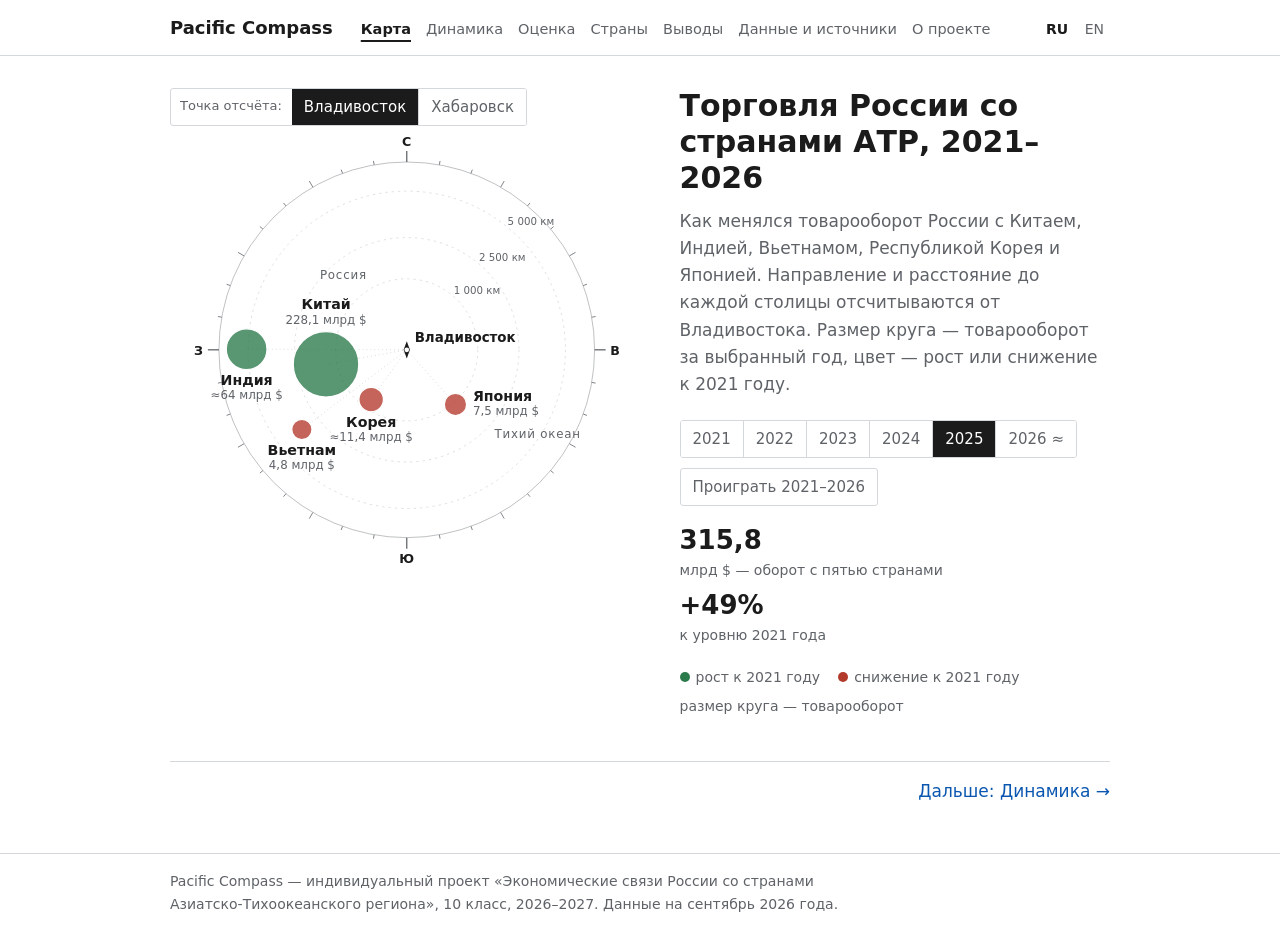
==== index.html @ fe26cff2 "Add files via upload" ====
<!DOCTYPE html>
<html lang="ru">
<head>
<meta charset="utf-8">
<meta name="viewport" content="width=device-width, initial-scale=1">
<title>Карта — Pacific Compass</title>
<meta name="description" content="Как менялась торговля России с Китаем, Индией, Вьетнамом, Кореей и Японией в 2021–2026 годах: карта, график, оценка партнёров и источники данных.">
<meta property="og:type" content="website">
<meta property="og:title" content="Pacific Compass — торговля России со странами АТР">
<meta property="og:description" content="Как менялась торговля России с Китаем, Индией, Вьетнамом, Кореей и Японией в 2021–2026 годах: карта, график, оценка партнёров и источники данных.">
<link rel="icon" href="data:image/svg+xml,%3Csvg xmlns='http://www.w3.org/2000/svg' viewBox='0 0 32 32'%3E%3Ccircle cx='16' cy='16' r='14' fill='none' stroke='%231b1b1b' stroke-width='2'/%3E%3Cpath d='M16 5l3 11-3 11-3-11z' fill='%231b1b1b'/%3E%3C/svg%3E">
<link rel="stylesheet" href="style.css">
</head>
<body data-page="index">
<header class="site">
  <div class="wrap">
    <a class="brand" href="index.html">Pacific Compass</a>
    <nav class="nav" aria-label="Разделы">
      <a href="index.html" data-p="index" data-i="navMap"></a>
      <a href="dynamics.html" data-p="dynamics" data-i="navDyn"></a>
      <a href="score.html" data-p="score" data-i="navScore"></a>
      <a href="countries.html" data-p="countries" data-i="navCountries"></a>
      <a href="findings.html" data-p="findings" data-i="navFind"></a>
      <a href="data.html" data-p="data" data-i="navMethod"></a>
      <a href="about.html" data-p="about" data-i="navAbout"></a>
    </nav>
    <div class="lang" role="group" aria-label="Language"><button type="button" data-lang="ru" aria-pressed="true">RU</button> <button type="button" data-lang="en" aria-pressed="false">EN</button></div>
  </div>
</header>
<main class="wrap">
<div class="hero">
  <div class="map">
    <div class="seg" id="portSeg" role="group"></div>
    <svg id="compass" viewBox="0 0 600 560" role="img"></svg>
  </div>
  <div class="side">
    <h1 data-i="heroTitle"></h1>
    <p class="lede" id="heroLede" data-i="heroLede"></p>
    <div class="years">
      <div class="seg" id="yearSeg" role="group"></div>
      <button type="button" class="play" id="playBtn"></button>
    </div>
    <div class="readout">
      <div><b id="roTotal"></b><span data-i="roTotal"></span></div>
      <div><b id="roGrow"></b><span data-i="roGrow"></span></div>
    </div>
    <div class="legend">
      <span><i style="background:var(--up)"></i><span data-i="legUp"></span></span>
      <span><i style="background:var(--down)"></i><span data-i="legDown"></span></span>
      <span data-i="legSize"></span>
    </div>
  </div>
</div>
</main>
<footer class="site"><div class="wrap"><p data-i="footer"></p></div></footer>
<script src="app.js"></script>
</body>
</html>
---- style.css ----
:root{
  --bg:#fff; --ink:#1b1b1b; --ink-2:#5f6368; --rule:#d5d8db; --rule-2:#ebedef; --surface:#fff;
  --accent:#0b57b0; --up:#2b7a4b; --down:#b3392b; --neutral:#8a8f94;
  --c-dyn:#2b7a4b; --c-scale:#1f5f8b; --c-sanc:#9c2f6b; --c-pay:#b7791f; --c-log:#6b7785; --c-agr:#6b4fa0;
  --l-cn:#1f5f8b; --l-in:#b7791f; --l-vn:#1a8c8c; --l-kr:#9c2f6b; --l-jp:#6b7785;
  --sans:system-ui,-apple-system,"Segoe UI",Roboto,"Helvetica Neue",Arial,sans-serif;
}
*,*::before,*::after{box-sizing:border-box}
html{-webkit-text-size-adjust:100%}
body{margin:0;background:#fff;color:var(--ink);font:17px/1.6 var(--sans);font-variant-numeric:tabular-nums}
a{color:var(--accent)}
button,input{font:inherit;color:inherit}
:focus-visible{outline:2px solid var(--accent);outline-offset:2px}
.wrap{max-width:980px;margin:0 auto;padding:0 20px}

header.site{border-bottom:1px solid var(--rule)}
header.site .wrap{display:flex;align-items:baseline;flex-wrap:wrap;gap:6px 28px;padding-top:14px;padding-bottom:12px}
.brand{font-weight:700;font-size:18px;color:var(--ink);text-decoration:none}
.nav{display:flex;flex-wrap:wrap;gap:4px 15px;flex:1}
.nav a{color:var(--ink-2);text-decoration:none;font-size:14.5px}
.nav a:hover{color:var(--ink);text-decoration:underline}
.nav a[aria-current="page"]{color:var(--ink);font-weight:600;text-decoration:underline;text-decoration-thickness:2px;text-underline-offset:6px}
.lang{margin-left:auto;font-size:14px;white-space:nowrap}
.lang button{background:none;border:0;padding:2px 6px;cursor:pointer;color:var(--ink-2)}
.lang button[aria-pressed="true"]{color:var(--ink);font-weight:700}

main.wrap{padding-top:32px;padding-bottom:12px;min-height:62vh}
h1{font-size:30px;line-height:1.2;margin:0 0 12px;font-weight:700}
h2{font-size:21px;line-height:1.3;margin:36px 0 8px;font-weight:700}
h3{font-size:17px;margin:22px 0 4px;font-weight:700}
p{margin:0 0 12px;max-width:70ch}
.lede{color:var(--ink-2);max-width:66ch}
.small{font-size:14px;color:var(--ink-2)}
ul,ol{max-width:70ch}

.seg{display:inline-flex;border:1px solid var(--rule);border-radius:3px;overflow:hidden;background:#fff;max-width:100%}
.seg button{background:#fff;border:0;padding:6px 12px;cursor:pointer;font-size:15px;color:var(--ink-2)}
.seg button+button{border-left:1px solid var(--rule)}
.seg button[aria-pressed="true"]{background:var(--ink);color:#fff}
.seg>span{align-self:center;padding:0 10px;font-size:13px;color:var(--ink-2)}
.play{background:#fff;border:1px solid var(--rule);border-radius:3px;padding:6px 12px;cursor:pointer;font-size:15px;color:var(--ink-2)}
.play:hover{border-color:var(--ink-2);color:var(--ink)}

/* map page */
.hero{display:grid;grid-template-columns:minmax(0,1.1fr) minmax(0,1fr);gap:36px;align-items:start}
.map .seg{margin-bottom:6px}
#compass{width:100%;height:auto;display:block}
.node{transition:r .5s ease, fill .5s ease}
.years{display:flex;flex-wrap:wrap;gap:10px;margin:22px 0 4px}
.readout{display:flex;flex-wrap:wrap;gap:8px 32px;margin-top:20px}
.readout b{display:block;font-size:26px;font-weight:700;line-height:1.15}
.readout span{font-size:14px;color:var(--ink-2)}
.legend{margin-top:18px;display:flex;flex-wrap:wrap;gap:6px 18px;font-size:14px;color:var(--ink-2)}
.legend i{display:inline-block;width:10px;height:10px;border-radius:50%;margin-right:6px}

/* chart */
.chart{margin-top:18px;overflow-x:auto;border-top:1px solid var(--rule);border-bottom:1px solid var(--rule);padding:10px 0}
#dyn{display:block;width:100%;min-width:560px;height:auto}
.dyn-line{transition:opacity .2s}

/* scoring */
.presets{display:flex;flex-wrap:wrap;gap:8px;margin:18px 0 6px}
.chip{background:#fff;border:1px solid var(--rule);border-radius:3px;padding:6px 12px;cursor:pointer;font-size:15px;color:var(--ink-2)}
.chip[aria-pressed="true"]{background:var(--ink);border-color:var(--ink);color:#fff}
.chip:disabled{opacity:.5;cursor:default}
.score-grid{display:grid;grid-template-columns:minmax(0,1fr) minmax(0,1.2fr);gap:36px;margin-top:20px}
.sliders{display:grid;gap:14px}
.sl label{display:flex;justify-content:space-between;gap:10px;font-weight:600}
.sl output{min-width:2ch;text-align:right}
.swatch{display:inline-block;width:10px;height:10px;margin-right:8px}
.sl p{margin:2px 0 0;font-size:13.5px;color:var(--ink-2)}
.sl input[type=range]{width:100%;margin:6px 0 0;accent-color:var(--ink)}
.results{list-style:none;margin:0;padding:0;display:grid;gap:14px}
.results li{display:grid;grid-template-columns:26px minmax(0,1fr) 46px;align-items:center;gap:4px 10px}
.results .rk{color:var(--ink-2)}
.results .nm{font-weight:600}
.results .sc{font-weight:700;font-size:20px;text-align:right}
.results .bar-track{grid-column:2 / 4;height:10px;background:var(--rule-2);display:flex;overflow:hidden}
.results .bar-track span{height:100%;transition:width .35s ease}
.why{margin-top:18px;padding-top:12px;border-top:1px solid var(--rule);font-size:15.5px}
.why p{margin:0 0 8px}
details{margin-top:26px}
summary{cursor:pointer;color:var(--accent)}

/* tables */
.tbl-wrap{overflow-x:auto;margin:10px 0 6px}
table{border-collapse:collapse;width:100%;font-size:15px;min-width:520px}
th,td{text-align:left;padding:7px 12px 7px 0;border-bottom:1px solid var(--rule-2);vertical-align:top}
th{font-weight:600;color:var(--ink-2);font-size:14px;border-bottom:1px solid var(--rule)}
th.num,td.num{text-align:right;white-space:nowrap}
table.src{min-width:760px}
table.src td a{display:block;margin-bottom:3px}
table.src td small{display:block;color:var(--ink-2);font-size:13px;margin-top:2px}

/* countries */
.tabs{display:flex;flex-wrap:wrap;gap:2px;margin-top:20px;border-bottom:1px solid var(--rule)}
.tabs button{background:none;border:0;border-bottom:2px solid transparent;padding:9px 14px;margin-bottom:-1px;cursor:pointer;color:var(--ink-2);font-size:16px}
.tabs button[aria-selected="true"]{color:var(--ink);font-weight:600;border-bottom-color:var(--ink)}
.panel{display:grid;grid-template-columns:minmax(0,1fr) minmax(0,1.7fr);gap:32px;padding-top:22px}
.facts{display:grid;gap:16px;align-content:start}
.fact b{display:block;font-size:26px;line-height:1.15}
.fact span{font-size:14px;color:var(--ink-2)}
.status{font-weight:600;font-size:15px}
.status.no{color:var(--up)}
.status.yes{color:var(--down)}
.panel h3{margin-top:0}
.panel ul{margin:0;padding-left:20px}
.panel li{margin-bottom:9px}

/* text pages */
.verdict{font-weight:700;margin-top:18px}
.formula{display:inline-block;font-size:19px;padding:8px 14px;border:1px solid var(--rule);margin:2px 0 12px}
.about-list{margin:8px 0 0;padding-left:20px}
.about-list li{margin-bottom:7px}

.pager{display:flex;justify-content:space-between;gap:12px;flex-wrap:wrap;margin:44px 0 0;padding-top:16px;border-top:1px solid var(--rule)}
.pager a{text-decoration:none}
.pager a:hover{text-decoration:underline}
footer.site{border-top:1px solid var(--rule);margin-top:36px;color:var(--ink-2);font-size:14px}
footer.site .wrap{padding-top:16px;padding-bottom:36px}
footer.site p{max-width:80ch;margin:0}

@media (max-width:820px){
  .hero,.score-grid,.panel{grid-template-columns:1fr}
  .hero{gap:14px}
  h1{font-size:26px}
  body{font-size:16px}
  .nav{order:3;flex-basis:100%}
  .years .seg{overflow-x:auto}
  .years .seg button{padding:6px 10px;font-size:14px}
}
@media (prefers-reduced-motion:reduce){*{transition:none!important}}
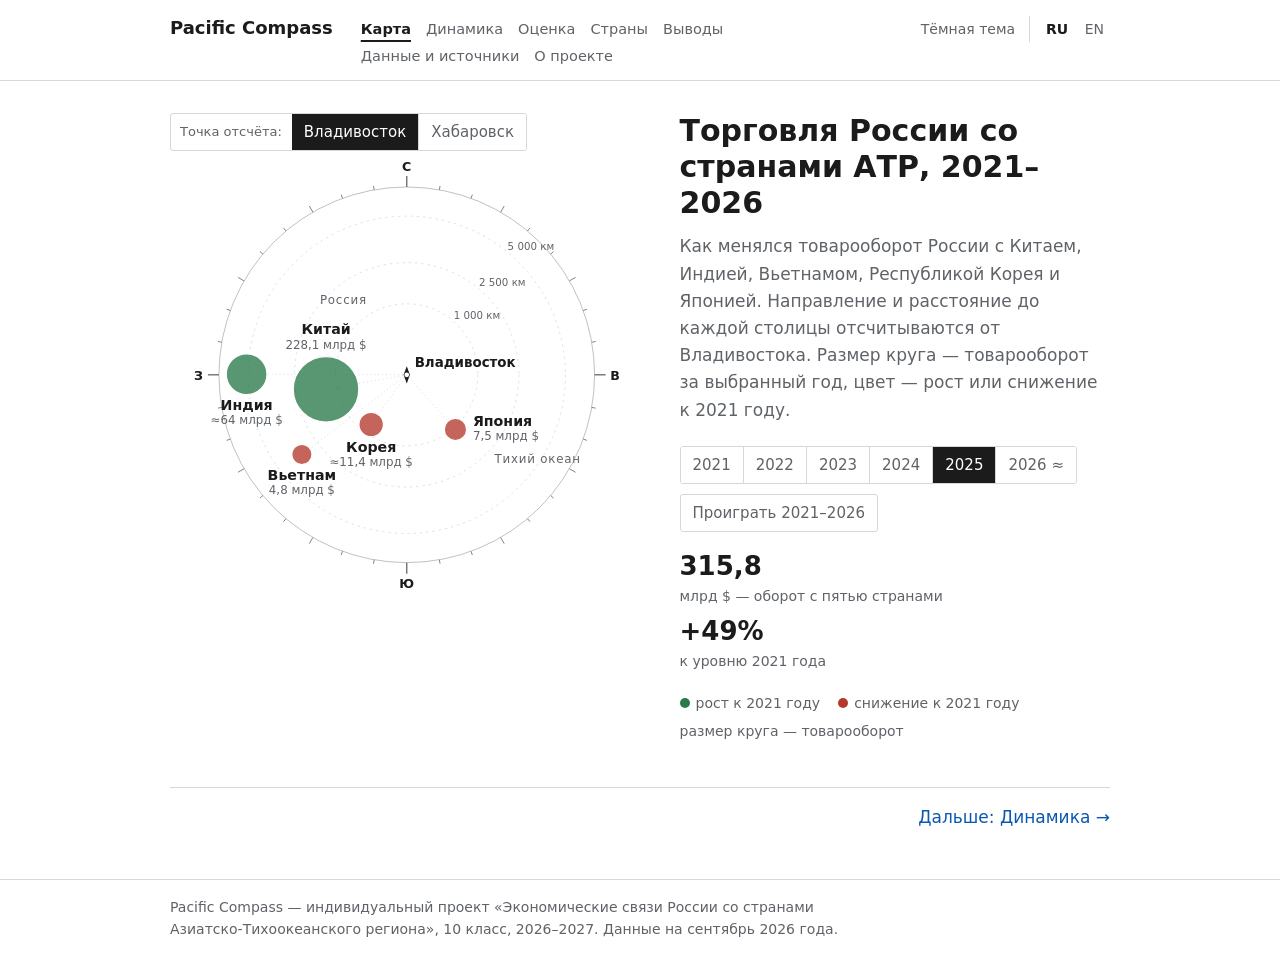
==== commit a555feea: "Add files via upload" ====
--- a/index.html
+++ b/index.html
@@ -10,6 +10,7 @@
 <meta property="og:description" content="Как менялась торговля России с Китаем, Индией, Вьетнамом, Кореей и Японией в 2021–2026 годах: карта, график, оценка партнёров и источники данных.">
 <link rel="icon" href="data:image/svg+xml,%3Csvg xmlns='http://www.w3.org/2000/svg' viewBox='0 0 32 32'%3E%3Ccircle cx='16' cy='16' r='14' fill='none' stroke='%231b1b1b' stroke-width='2'/%3E%3Cpath d='M16 5l3 11-3 11-3-11z' fill='%231b1b1b'/%3E%3C/svg%3E">
 <link rel="stylesheet" href="style.css">
+<script>try{if(localStorage.getItem("pc-theme")==="dark")document.documentElement.setAttribute("data-theme","dark")}catch(e){}</script>
 </head>
 <body data-page="index">
 <header class="site">
@@ -24,7 +25,7 @@
       <a href="data.html" data-p="data" data-i="navMethod"></a>
       <a href="about.html" data-p="about" data-i="navAbout"></a>
     </nav>
-    <div class="lang" role="group" aria-label="Language"><button type="button" data-lang="ru" aria-pressed="true">RU</button> <button type="button" data-lang="en" aria-pressed="false">EN</button></div>
+    <div class="lang" role="group" aria-label="Language"><button type="button" class="theme" id="themeBtn"></button><button type="button" data-lang="ru" aria-pressed="true">RU</button> <button type="button" data-lang="en" aria-pressed="false">EN</button></div>
   </div>
 </header>
 <main class="wrap">
--- a/style.css
+++ b/style.css
@@ -3,11 +3,19 @@
   --accent:#0b57b0; --up:#2b7a4b; --down:#b3392b; --neutral:#8a8f94;
   --c-dyn:#2b7a4b; --c-scale:#1f5f8b; --c-sanc:#9c2f6b; --c-pay:#b7791f; --c-log:#6b7785; --c-agr:#6b4fa0;
   --l-cn:#1f5f8b; --l-in:#b7791f; --l-vn:#1a8c8c; --l-kr:#9c2f6b; --l-jp:#6b7785;
+  color-scheme:light;
   --sans:system-ui,-apple-system,"Segoe UI",Roboto,"Helvetica Neue",Arial,sans-serif;
+}
+:root[data-theme="dark"]{
+  color-scheme:dark;
+  --bg:#141619; --ink:#e8eaed; --ink-2:#9aa0a6; --rule:#3c4043; --rule-2:#282b2f; --surface:#141619;
+  --accent:#8ab4f8; --up:#5bbf8a; --down:#f28b82; --neutral:#7f868c;
+  --c-dyn:#5bbf8a; --c-scale:#7fb3e6; --c-sanc:#d98bb8; --c-pay:#e0b25a; --c-log:#a3adb8; --c-agr:#b39ddb;
+  --l-cn:#7fb3e6; --l-in:#e0b25a; --l-vn:#4dc4c4; --l-kr:#d98bb8; --l-jp:#a3adb8;
 }
 *,*::before,*::after{box-sizing:border-box}
 html{-webkit-text-size-adjust:100%}
-body{margin:0;background:#fff;color:var(--ink);font:17px/1.6 var(--sans);font-variant-numeric:tabular-nums}
+body{margin:0;background:var(--bg);color:var(--ink);font:17px/1.6 var(--sans);font-variant-numeric:tabular-nums}
 a{color:var(--accent)}
 button,input{font:inherit;color:inherit}
 :focus-visible{outline:2px solid var(--accent);outline-offset:2px}
@@ -33,12 +41,12 @@
 .small{font-size:14px;color:var(--ink-2)}
 ul,ol{max-width:70ch}
 
-.seg{display:inline-flex;border:1px solid var(--rule);border-radius:3px;overflow:hidden;background:#fff;max-width:100%}
-.seg button{background:#fff;border:0;padding:6px 12px;cursor:pointer;font-size:15px;color:var(--ink-2)}
+.seg{display:inline-flex;border:1px solid var(--rule);border-radius:3px;overflow:hidden;background:var(--bg);max-width:100%}
+.seg button{background:var(--bg);border:0;padding:6px 12px;cursor:pointer;font-size:15px;color:var(--ink-2)}
 .seg button+button{border-left:1px solid var(--rule)}
-.seg button[aria-pressed="true"]{background:var(--ink);color:#fff}
+.seg button[aria-pressed="true"]{background:var(--ink);color:var(--bg)}
 .seg>span{align-self:center;padding:0 10px;font-size:13px;color:var(--ink-2)}
-.play{background:#fff;border:1px solid var(--rule);border-radius:3px;padding:6px 12px;cursor:pointer;font-size:15px;color:var(--ink-2)}
+.play{background:var(--bg);border:1px solid var(--rule);border-radius:3px;padding:6px 12px;cursor:pointer;font-size:15px;color:var(--ink-2)}
 .play:hover{border-color:var(--ink-2);color:var(--ink)}
 
 /* map page */
@@ -60,8 +68,8 @@
 
 /* scoring */
 .presets{display:flex;flex-wrap:wrap;gap:8px;margin:18px 0 6px}
-.chip{background:#fff;border:1px solid var(--rule);border-radius:3px;padding:6px 12px;cursor:pointer;font-size:15px;color:var(--ink-2)}
-.chip[aria-pressed="true"]{background:var(--ink);border-color:var(--ink);color:#fff}
+.chip{background:var(--bg);border:1px solid var(--rule);border-radius:3px;padding:6px 12px;cursor:pointer;font-size:15px;color:var(--ink-2)}
+.chip[aria-pressed="true"]{background:var(--ink);border-color:var(--ink);color:var(--bg)}
 .chip:disabled{opacity:.5;cursor:default}
 .score-grid{display:grid;grid-template-columns:minmax(0,1fr) minmax(0,1.2fr);gap:36px;margin-top:20px}
 .sliders{display:grid;gap:14px}
@@ -130,3 +138,6 @@
   .years .seg button{padding:6px 10px;font-size:14px}
 }
 @media (prefers-reduced-motion:reduce){*{transition:none!important}}
+
+.lang .theme{margin-right:10px;color:var(--ink-2);border-right:1px solid var(--rule);padding-right:14px}
+.lang .theme:hover{color:var(--ink)}
